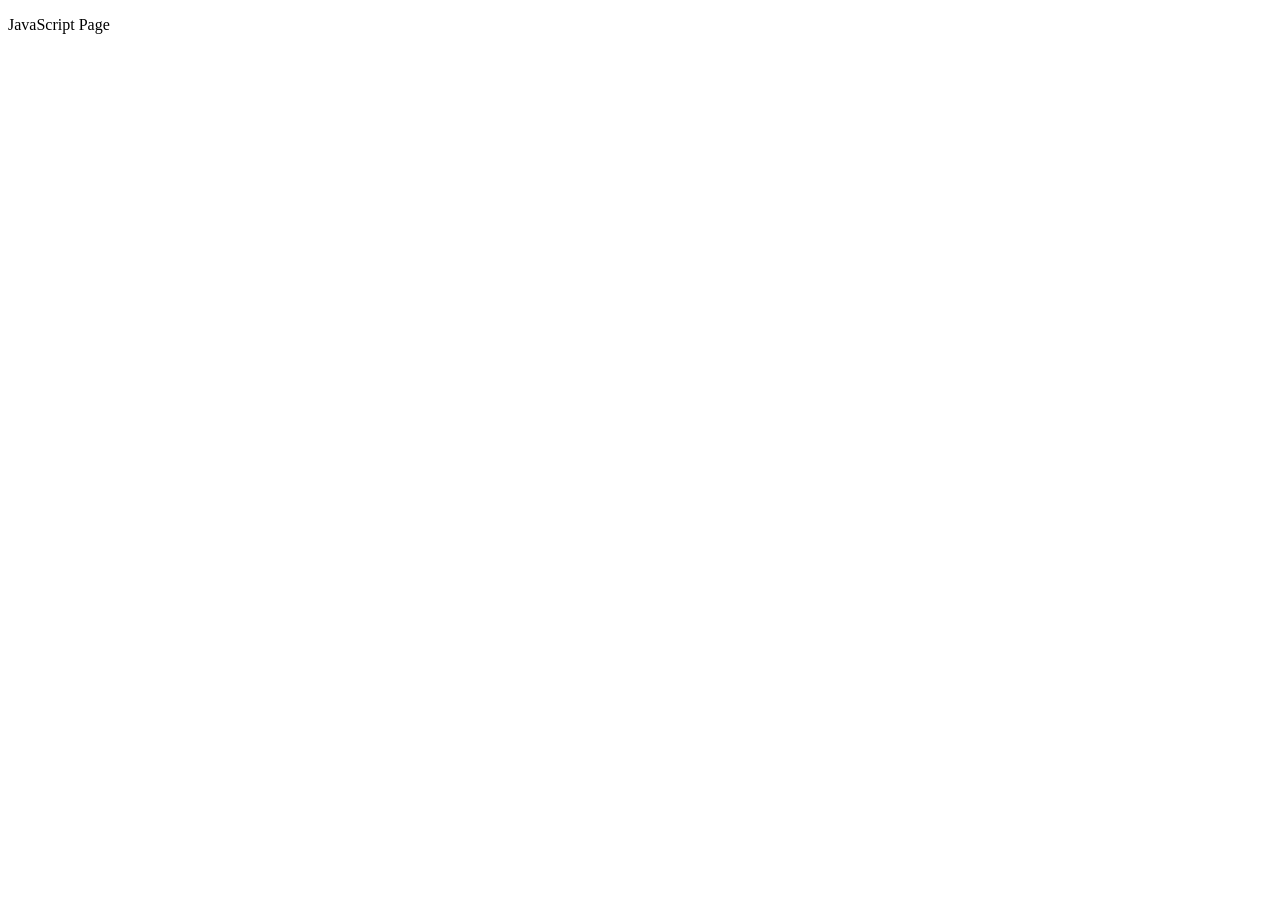
==== index.html @ 0e28ce12 "Assignment" ====
<!DOCTYPE html>
<html lang="en">
<head>
    <meta charset="UTF-8">
    <meta name="viewport" content="width= , initial-scale=1.0">
    <title>JavaScript Page</title>
</head>
<body>
    <p>JavaScript Page</p>
    <script src="script.js">
        //console.log("Hello Champ!");
    </script>
</body>
</html>
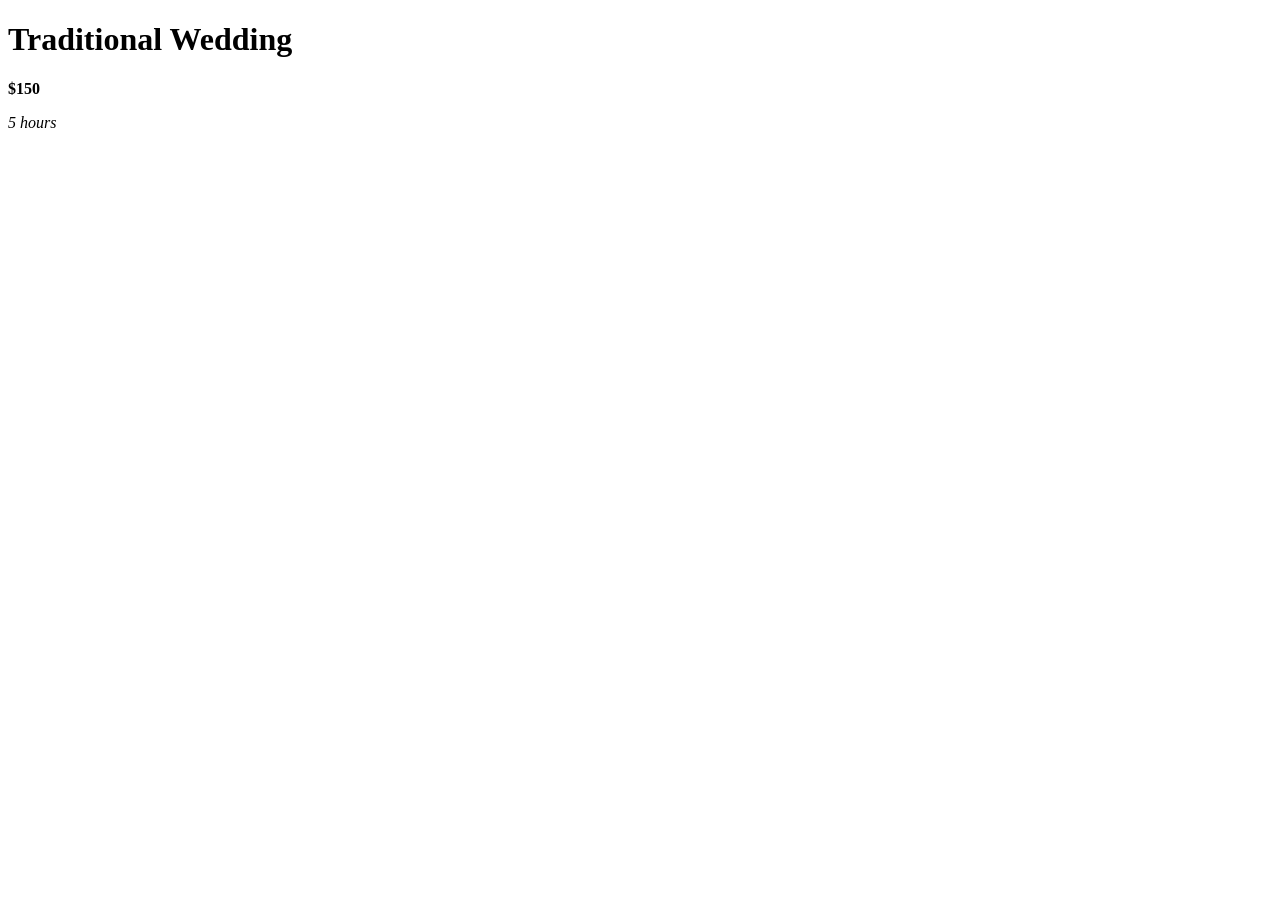
==== commit f4c9302f: "DOM Basics" ====
--- a/index.html
+++ b/index.html
@@ -2,13 +2,21 @@
 <html lang="en">
 <head>
     <meta charset="UTF-8">
-    <meta name="viewport" content="width= , initial-scale=1.0">
-    <title>JavaScript Page</title>
+    <meta name="viewport" content="width=device-width, initial-scale=1.0">
+    <title>Wedding Shoot</title>
 </head>
 <body>
+<!--
     <p>JavaScript Page</p>
-    <script src="script.js">
+    <script src="loop.js">
         //console.log("Hello Champ!");
     </script>
+-->
+
+    <h1 id="shoot-name">White Wedding</h1>
+    <p id="price">$100</p>
+    <p id="hours">4 hours</p>
+
+    <script src="dom.js"></script>
 </body>
 </html>
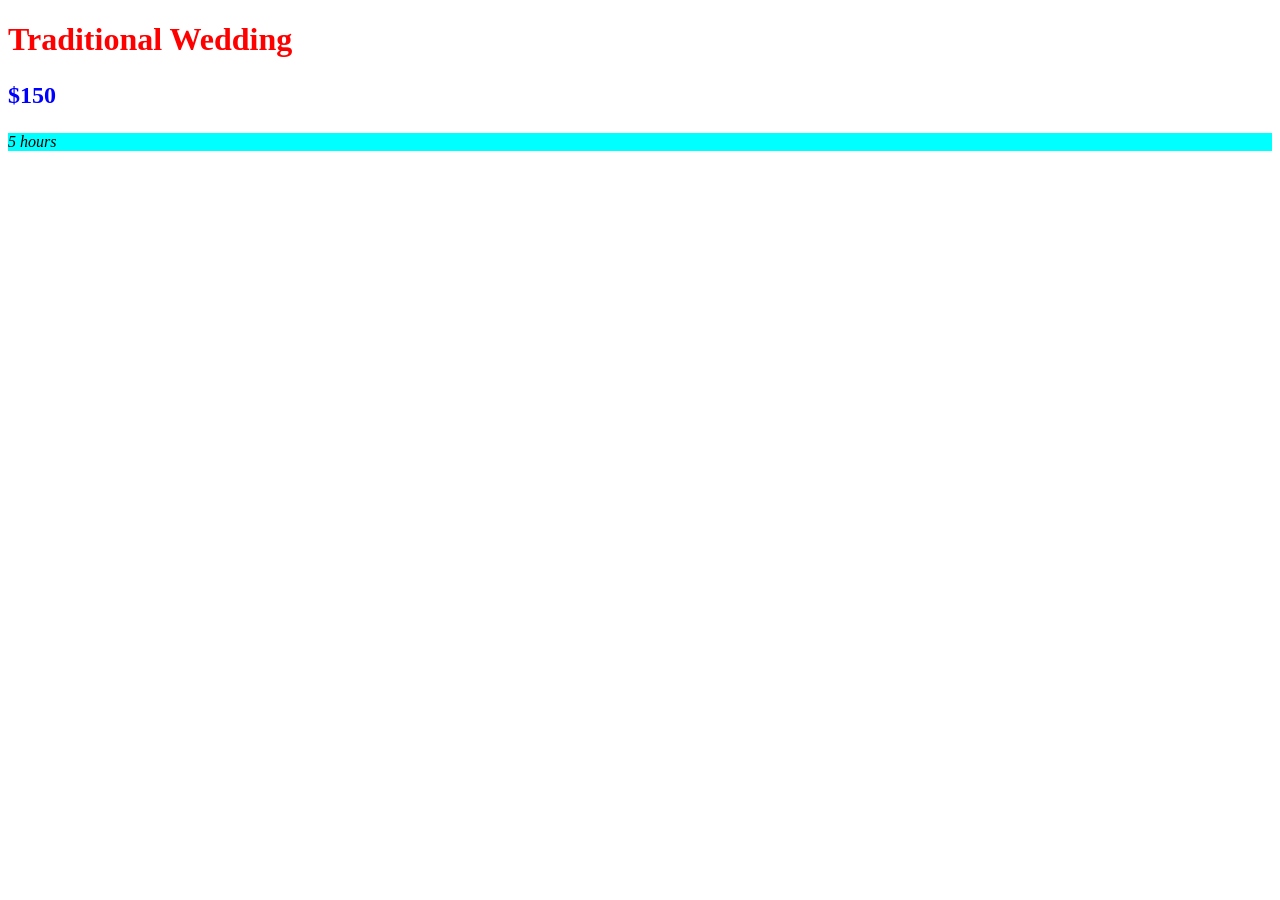
==== commit 19836b17: "DOM Basics" ====
--- a/index.html
+++ b/index.html
@@ -12,10 +12,9 @@
         //console.log("Hello Champ!");
     </script>
 -->
-
-    <h1 id="shoot-name">White Wedding</h1>
-    <p id="price">$100</p>
-    <p id="hours">4 hours</p>
+    <h1 id="shootname" style="color: purple;">White Wedding</h1>
+    <p id="price" style="color: blue; font-size: 1rem;">$100</p>
+    <p id="hours" style="background-color: rgb(186, 226, 226);">4 hours</p>
 
     <script src="dom.js"></script>
 </body>
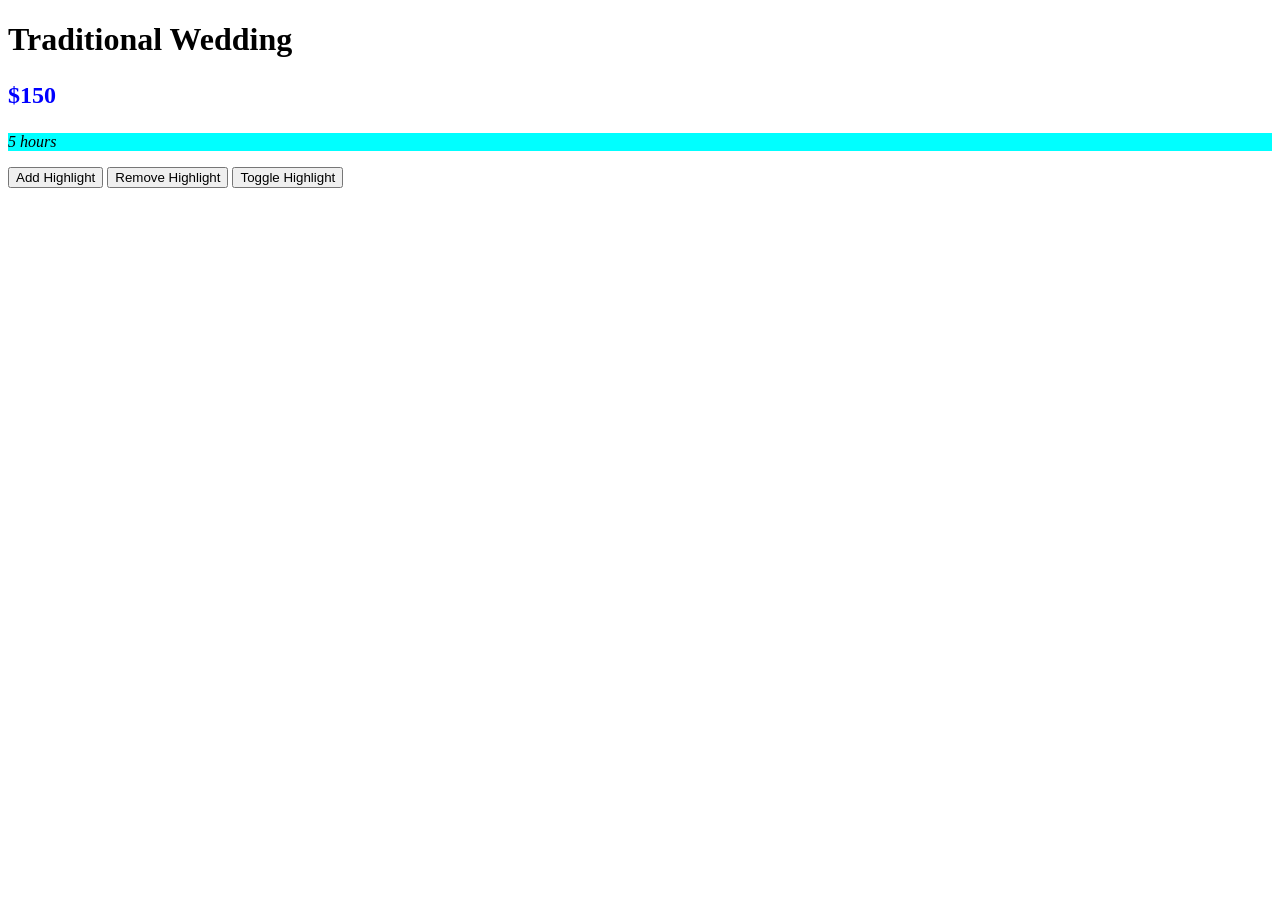
==== commit 1ea0cd23: "DOM Basics" ====
--- a/index.html
+++ b/index.html
@@ -6,15 +6,23 @@
     <title>Wedding Shoot</title>
 </head>
 <body>
-<!--
-    <p>JavaScript Page</p>
+    <!-- <p>JavaScript Page</p>
     <script src="loop.js">
         //console.log("Hello Champ!");
-    </script>
--->
-    <h1 id="shootname" style="color: purple;">White Wedding</h1>
+    </script> -->
+<style>
+    .highlight{
+        color: red;
+        background-color: blue;
+    }
+</style>
+
+    <h1 id="shootname">White Wedding</h1>
     <p id="price" style="color: blue; font-size: 1rem;">$100</p>
     <p id="hours" style="background-color: rgb(186, 226, 226);">4 hours</p>
+    <button onclick="addHighlight()">Add Highlight</button>
+    <button onclick="removeHighlight()">Remove  Highlight</button>
+    <button onclick="toggleHighlight()">Toggle  Highlight</button>
 
     <script src="dom.js"></script>
 </body>
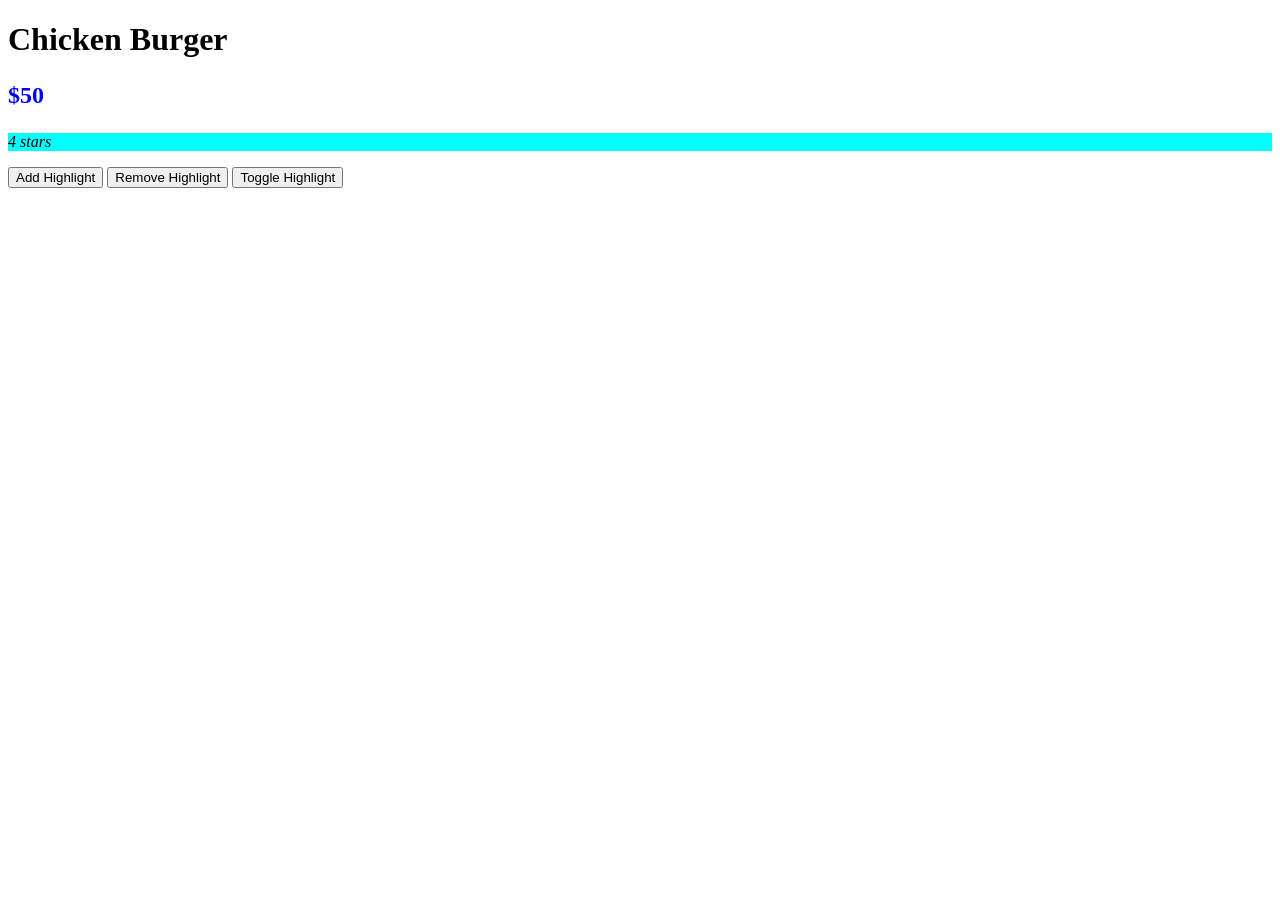
==== commit f51dfc7f: "DOM Basics Assgn" ====
--- a/index.html
+++ b/index.html
@@ -3,7 +3,7 @@
 <head>
     <meta charset="UTF-8">
     <meta name="viewport" content="width=device-width, initial-scale=1.0">
-    <title>Wedding Shoot</title>
+    <title>Restaurant Menu</title>
 </head>
 <body>
     <!-- <p>JavaScript Page</p>
@@ -17,9 +17,9 @@
     }
 </style>
 
-    <h1 id="shootname">White Wedding</h1>
+    <h1 id="dishname">Linguine Pasta</h1>
     <p id="price" style="color: blue; font-size: 1rem;">$100</p>
-    <p id="hours" style="background-color: rgb(186, 226, 226);">4 hours</p>
+    <p id="rating" style="background-color: rgb(186, 226, 226);">5 stars</p>
     <button onclick="addHighlight()">Add Highlight</button>
     <button onclick="removeHighlight()">Remove  Highlight</button>
     <button onclick="toggleHighlight()">Toggle  Highlight</button>
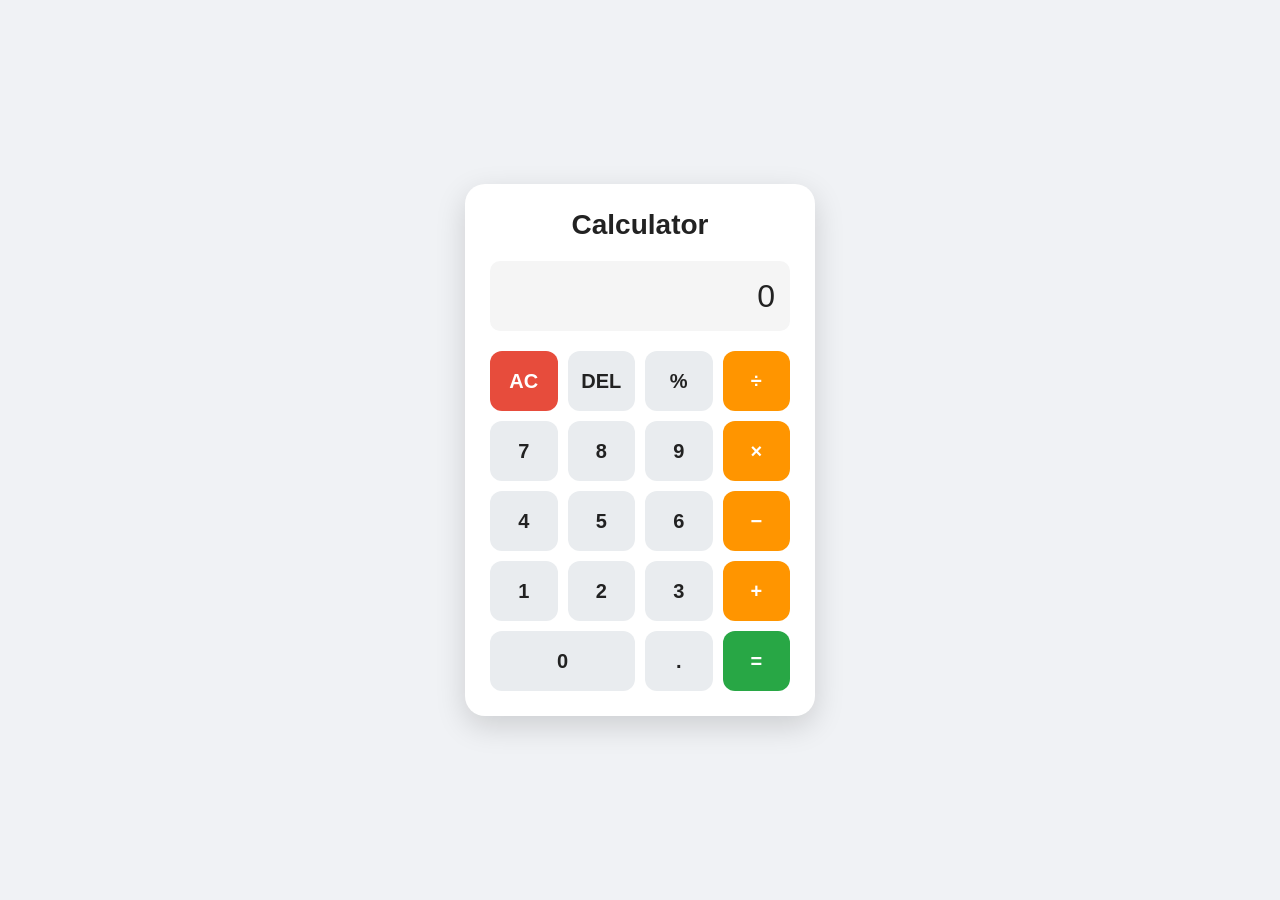
==== commit 4b029cbb: "Calculator Project" ====
--- a/index.html
+++ b/index.html
@@ -3,13 +3,14 @@
 <head>
     <meta charset="UTF-8">
     <meta name="viewport" content="width=device-width, initial-scale=1.0">
-    <title>Restaurant Menu</title>
+    <title>Simple Calculator</title>
+     <link rel="stylesheet" href="style.css">
 </head>
 <body>
-    <!-- <p>JavaScript Page</p>
+     <!-- <p>JavaScript Page</p>
     <script src="loop.js">
         //console.log("Hello Champ!");
-    </script> -->
+    </script>
 <style>
     .highlight{
         color: red;
@@ -24,6 +25,47 @@
     <button onclick="removeHighlight()">Remove  Highlight</button>
     <button onclick="toggleHighlight()">Toggle  Highlight</button>
 
-    <script src="dom.js"></script>
+    <script src="dom.js"></script> -->
+
+
+    <div class="calculator">
+        <h1>Calculator</h1>
+
+        <div class="display">
+            <input type="text" id="display" value="0" readonly>
+        </div>
+
+        <div class="buttons">
+            <button class="clear" onclick="clearDisplay()">AC</button>
+            <button onclick="deleteLast()">DEL</button>
+            <button onclick="appendValue('%')">%</button>
+            <button class="operator" onclick="appendValue('/')">÷</button>
+
+            <button onclick="appendValue('7')">7</button>
+            <button onclick="appendValue('8')">8</button>
+            <button onclick="appendValue('9')">9</button>
+            <button class="operator" onclick="appendValue('*')">×</button>
+
+            <button onclick="appendValue('4')">4</button>
+            <button onclick="appendValue('5')">5</button>
+            <button onclick="appendValue('6')">6</button>
+            <button class="operator" onclick="appendValue('-')">−</button>
+
+            <button onclick="appendValue('1')">1</button>
+            <button onclick="appendValue('2')">2</button>
+            <button onclick="appendValue('3')">3</button>
+            <button class="operator" onclick="appendValue('+')">+</button>
+
+            <button class="zero" onclick="appendValue('0')">0</button>
+            <button onclick="appendValue('.')">.</button>
+            <button class="equals" onclick="calculate()">=</button>
+        </div>
+
+    </div>
+
+    <script src="cal.js"></script>
+
+</body>
+</html>
 </body>
 </html>
--- a/style.css
+++ b/style.css
@@ -0,0 +1,99 @@
+* {
+    margin: 0;
+    padding: 0;
+    box-sizing: border-box;
+}
+
+body {
+    min-height: 100vh;
+    display: flex;
+    justify-content: center;
+    align-items: center;
+    font-family: Arial, sans-serif;
+    background: #f0f2f5;
+}
+
+.calculator {
+    width: 350px;
+    padding: 25px;
+    background: white;
+    border-radius: 20px;
+    box-shadow: 0 10px 30px rgba(0, 0, 0, 0.15);
+}
+
+h1 {
+    text-align: center;
+    margin-bottom: 20px;
+    font-size: 28px;
+    color: #222;
+}
+
+.display {
+    margin-bottom: 20px;
+}
+
+#display {
+    width: 100%;
+    height: 70px;
+    padding: 10px 15px;
+    border: none;
+    border-radius: 10px;
+    background: #f5f5f5;
+    font-size: 32px;
+    text-align: right;
+    color: #222;
+    outline: none;
+}
+
+.buttons {
+    display: grid;
+    grid-template-columns: repeat(4, 1fr);
+    gap: 10px;
+}
+
+button {
+    height: 60px;
+    border: none;
+    border-radius: 12px;
+    font-size: 20px;
+    font-weight: bold;
+    cursor: pointer;
+    background: #e9ecef;
+    color: #222;
+    transition: 0.2s;
+}
+
+button:hover {
+    transform: translateY(-2px);
+    opacity: 0.85;
+}
+
+button:active {
+    transform: scale(0.95);
+}
+
+.operator {
+    background: #ff9500;
+    color: white;
+}
+
+.clear {
+    background: #e74c3c;
+    color: white;
+}
+
+.equals {
+    background: #28a745;
+    color: white;
+}
+
+.zero {
+    grid-column: span 2;
+}
+
+@media (max-width: 768px) {
+    .calculator {
+        width: 90%;
+        padding: 20px;
+    }
+}
